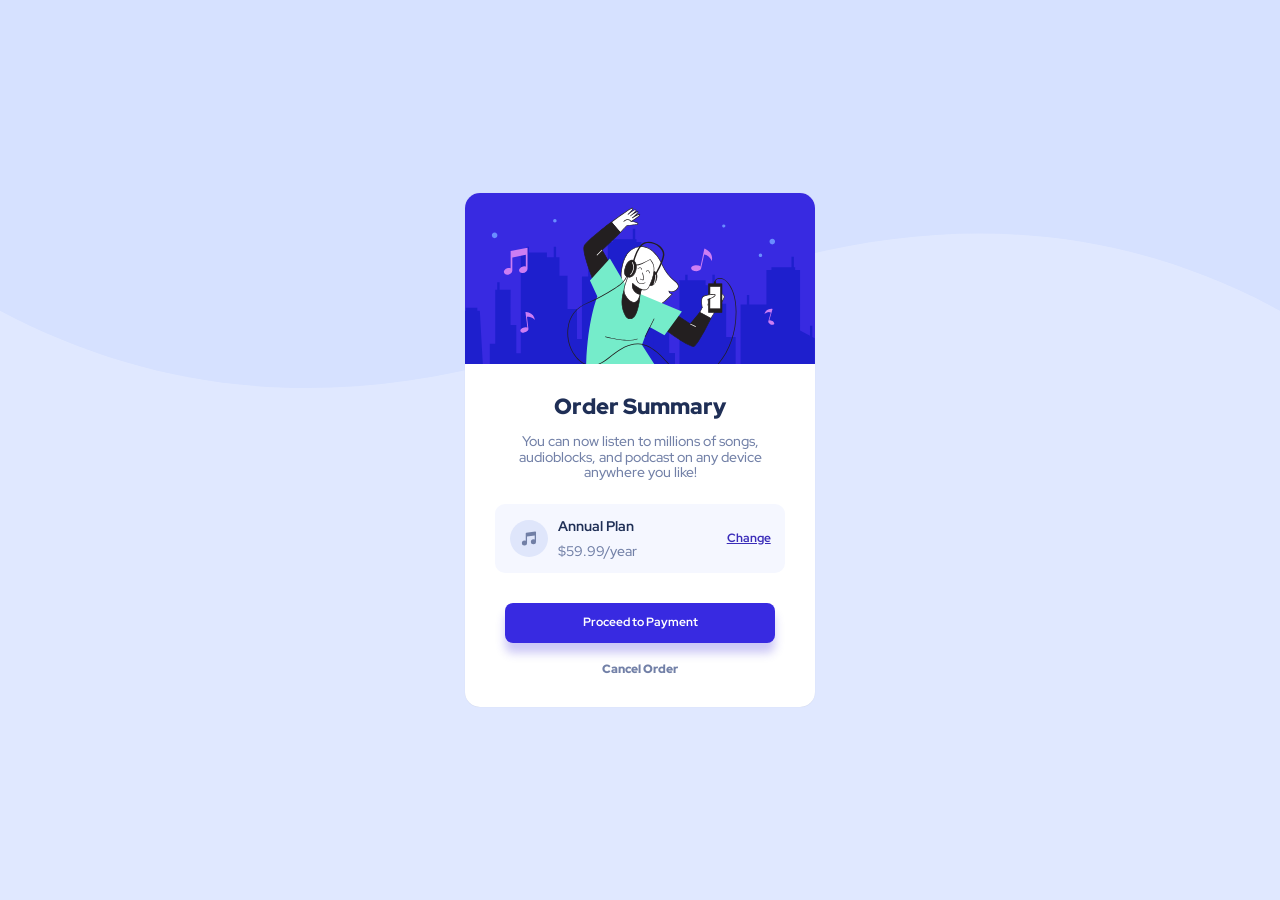
==== index.html @ 8c514428 "Fixed" ====
<!DOCTYPE html>
<html lang="en">
<head>
  <meta charset="UTF-8">
  <meta http-equiv="X-UA-Compatible" content="IE=edge">
  <meta name="viewport" content="width=device-width, initial-scale=1.0">
  <title>Order Summary Challenge</title>
  <link rel="shortcut icon" href="./images/favicon-32x32.png" type="image/x-icon">
  <link rel="preconnect" href="https://fonts.googleapis.com">
<link rel="preconnect" href="https://fonts.gstatic.com" crossorigin>
<link href="https://fonts.googleapis.com/css2?family=Red+Hat+Display:wght@500;700;900&display=swap" rel="stylesheet">
<link rel="stylesheet" href="./css/normalize.css">
<link rel="stylesheet" href="./css/style.css">

</head>
<body>
  <main class="flex">
    <article class="panel">
      <img src="./images/illustration-hero.svg" alt="headerParent" class="panel-header">
      <div class="panel-body">
        <h1 class="panel-body-title">Order Summary</h1>
        <p class="panel-body-text">You can now listen to millions of songs, audioblocks, and podcast on any device anywhere you like!</p>
      </div>
      <div class="panel-planbox">
        <img src="./images/icon-music.svg" alt="Music Icon" class="panel-planbox-image">
        <div class="panel-planbox-text">
          <h3 class="panel-planbox-text-title">Annual Plan</h3>
          <p class="panel-planbox-text-price">$59.99/year</p>
        </div>
        <a href="#" class="panel-planbox-change">Change</a>
      </div>
      <div class="panel-butonpanel">
        <button class="panel-butonpanel-button">Proceed to Payment</button>
        <a class="panel-butonpanel-cancel" href="#">Cancel Order</a>
      </div>
    </article>
  </main>
</body>
</html>
---- css/style.css ----
:root{
    --Pale-blue: hsl(225,100%,94%);
    --Bright-blue: hsl(224,23%,55%);
    --Very-Pale: hsl(225,100%,98%);
    --Desaturatedblue: hsl(224, 23%, 55%);
    --Darkblue: hsl(223, 47%, 23%);
}
html {
    box-sizing: border-box;
    font-size: 62.5%; 
  }
  *,
  *:before,
  *:after {
    box-sizing: inherit;
  }
body{
    font-family: 'Red Hat Display', sans-serif;
    background-color: var(--Pale-blue);
    background-image: url(../images/pattern-background-desktop.svg);
    background-repeat: no-repeat;
    background-size: 100%, 50%;
}

.flex{
    display: flex;
    justify-content: center;
    align-items: center;
    height: 100vh;
}

.panel{
    background-color: white;
    border-radius: 15px;
    overflow: hidden;
    max-width: 350px;
    box-shadow: 0px 0.1px 1px rgba(0, 0, 0, 0.11);
}
.panel-header{
    width: 100%;
    display: block;
}
.panel-body{
   display: flex;
   align-items: center;
   flex-direction: column;
   /* text-align: center; */
}

.panel-body-title{
   text-align: center;
   margin-top: 3rem;
   font-weight: 900;
   color: var(--Darkblue);
   font-size: 2.2rem;
}
.panel-body-text{
    text-align: center;
    margin-top: -0.3px;
    margin-left: 3rem;
    margin-right: 3rem;
    font-size: 13.5px;
    font-weight: 500;
    color: var(--Bright-blue);
}
.panel-planbox{
    display: flex;
    align-items: center;
    background-color: var(--Very-Pale);
    border-radius: 10px;
    margin: 3rem;
    margin-top: 1rem;
    padding: 0px,5px;
}

.panel-planbox-image{
    margin-right: 1rem;
    margin-left: 1.5rem;
    max-width: 13%;
}

.panel-planbox-text{
    margin-right: 9rem;
}

.panel-planbox-text-title{
    color: var(--Darkblue);
    font-size: 14px;
    font-weight: 700;
}
.panel-planbox-text-price{
    color: var(--Bright-blue);
    margin-top: -0.5rem;
    font-size: 14px;
    font-weight: 500;
}

.panel-planbox-change{

    color: #3A2CB9;
    font-weight: 700;
    font-size: 12px;
}
.panel-planbox-change:hover{
  color: #766CF1;
}

.panel-butonpanel{
    display: flex;
    flex-direction: column;
}

.panel-butonpanel-button{
  padding: 1.3rem;
  border-radius: 8px;
  display: inline-block;
  margin-left: 4rem;
  margin-right: 4rem;
  margin-bottom: 3rem;
  background: #382AE1;
  color: white;
  font-weight: 700;
  font-size: 1.2rem;
  text-align: center;
  /* border: 1px solid #3A2BDB; */
  border: none;
  box-shadow: 0px 10px 10px #3a2bdb42;
}

.panel-butonpanel-button:hover{
    background: #766CF1;
}

.panel-butonpanel-cancel{
    text-align: center;
    margin-bottom: 3rem;
    margin-top: -1rem;
    text-decoration: none;
    color: var(--Bright-blue);
    font-size: 1.2rem;
    font-weight: 900;
}
.panel-butonpanel-cancel:hover{
    color: #525C71;
}
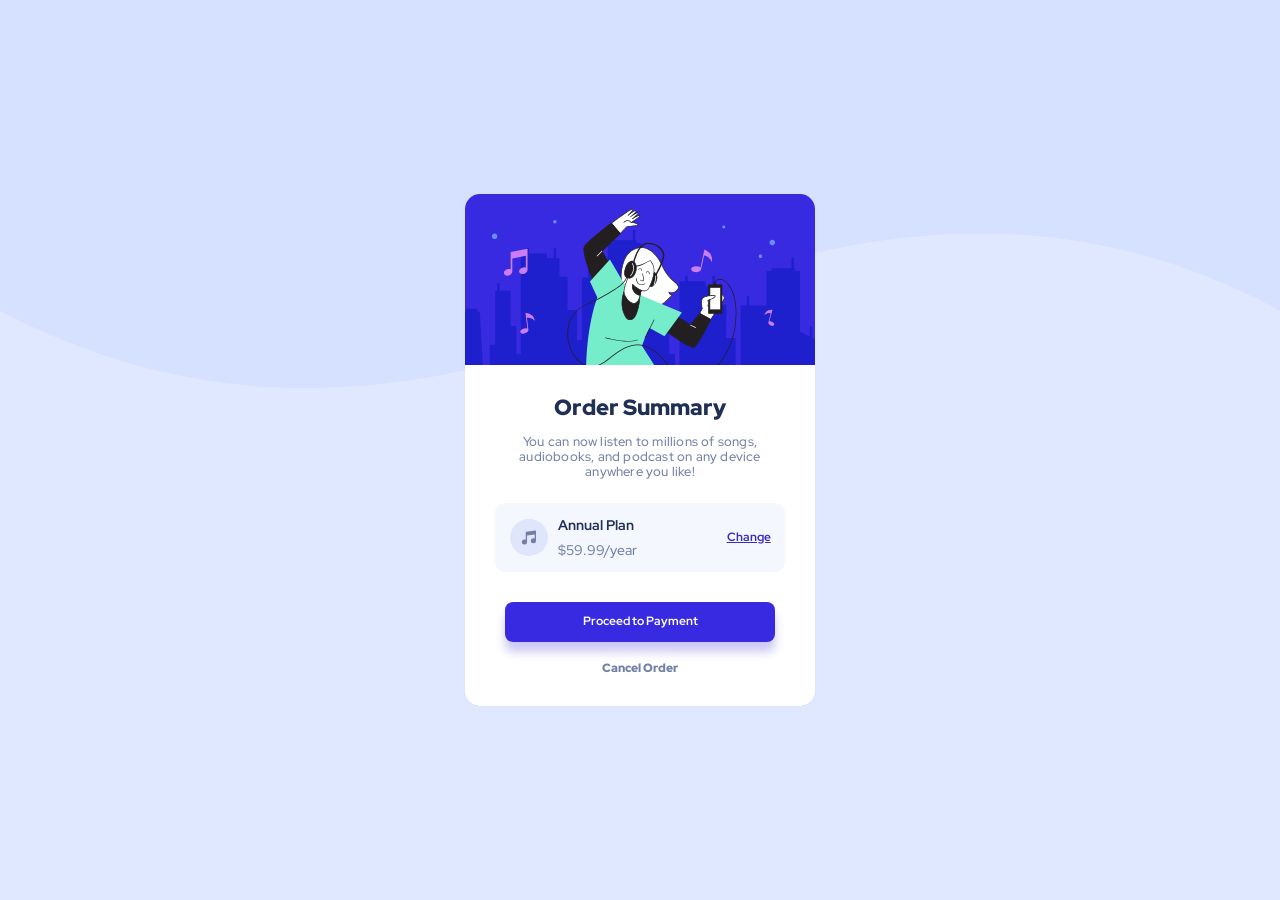
==== commit d29aeeb2: "Fixed v2" ====
--- a/index.html
+++ b/index.html
@@ -19,7 +19,7 @@
       <img src="./images/illustration-hero.svg" alt="headerParent" class="panel-header">
       <div class="panel-body">
         <h1 class="panel-body-title">Order Summary</h1>
-        <p class="panel-body-text">You can now listen to millions of songs, audioblocks, and podcast on any device anywhere you like!</p>
+        <p class="panel-body-text">You can now listen to millions of songs, audiobooks, and podcast on any device anywhere you like!</p>
       </div>
       <div class="panel-planbox">
         <img src="./images/icon-music.svg" alt="Music Icon" class="panel-planbox-image">
--- a/css/style.css
+++ b/css/style.css
@@ -59,9 +59,10 @@
     margin-top: -0.3px;
     margin-left: 3rem;
     margin-right: 3rem;
-    font-size: 13.5px;
+    font-size: 13px;
     font-weight: 500;
     color: var(--Bright-blue);
+    letter-spacing: 0.2px;
 }
 .panel-planbox{
     display: flex;
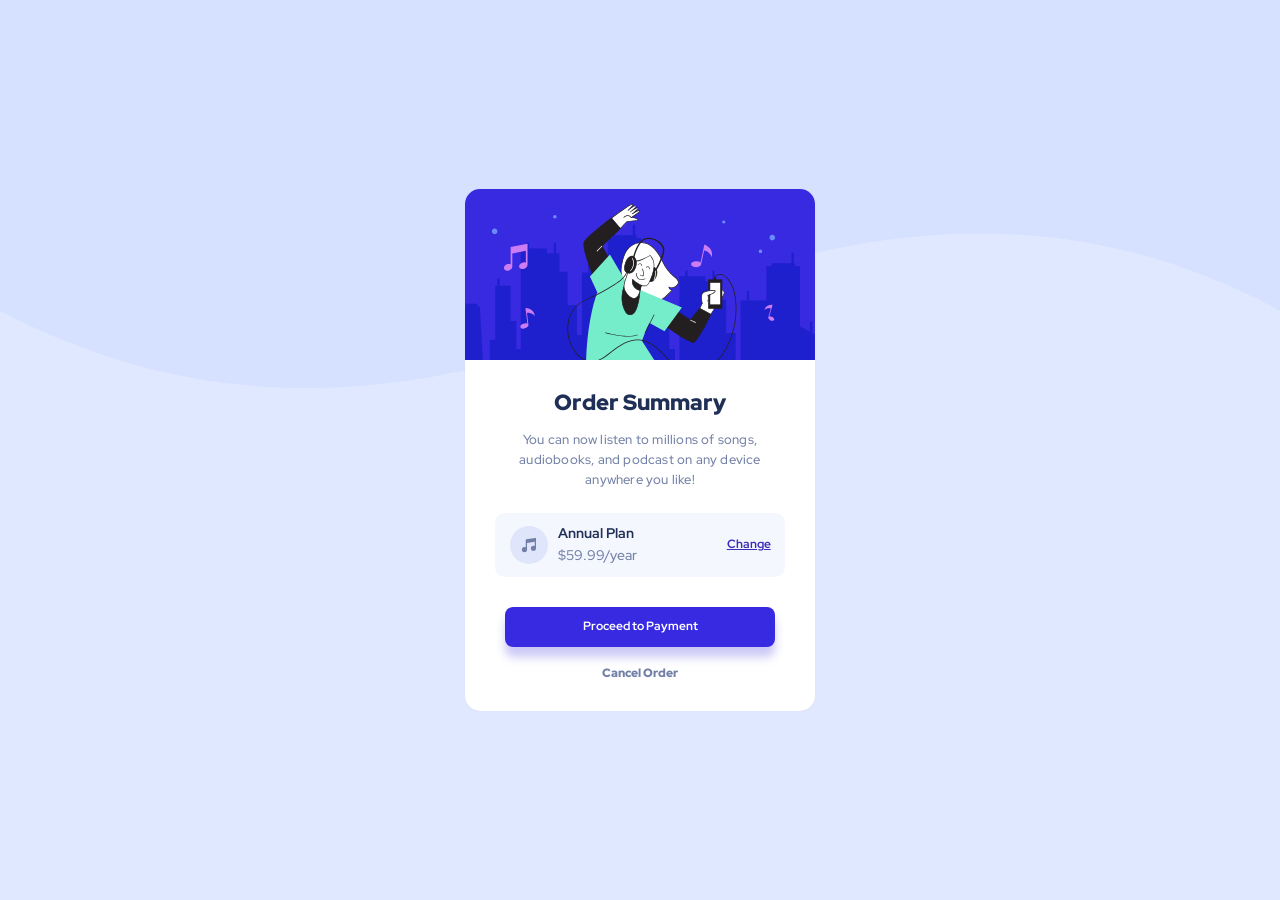
==== commit d8ef136d: "Update index.html" ====
--- a/index.html
+++ b/index.html
@@ -24,7 +24,7 @@
       <div class="panel-planbox">
         <img src="./images/icon-music.svg" alt="Music Icon" class="panel-planbox-image">
         <div class="panel-planbox-text">
-          <h3 class="panel-planbox-text-title">Annual Plan</h3>
+          <h2 class="panel-planbox-text-title">Annual Plan</h2>
           <p class="panel-planbox-text-price">$59.99/year</p>
         </div>
         <a href="#" class="panel-planbox-change">Change</a>
--- a/css/style.css
+++ b/css/style.css
@@ -63,6 +63,7 @@
     font-weight: 500;
     color: var(--Bright-blue);
     letter-spacing: 0.2px;
+    line-height: 20px;
 }
 .panel-planbox{
     display: flex;
